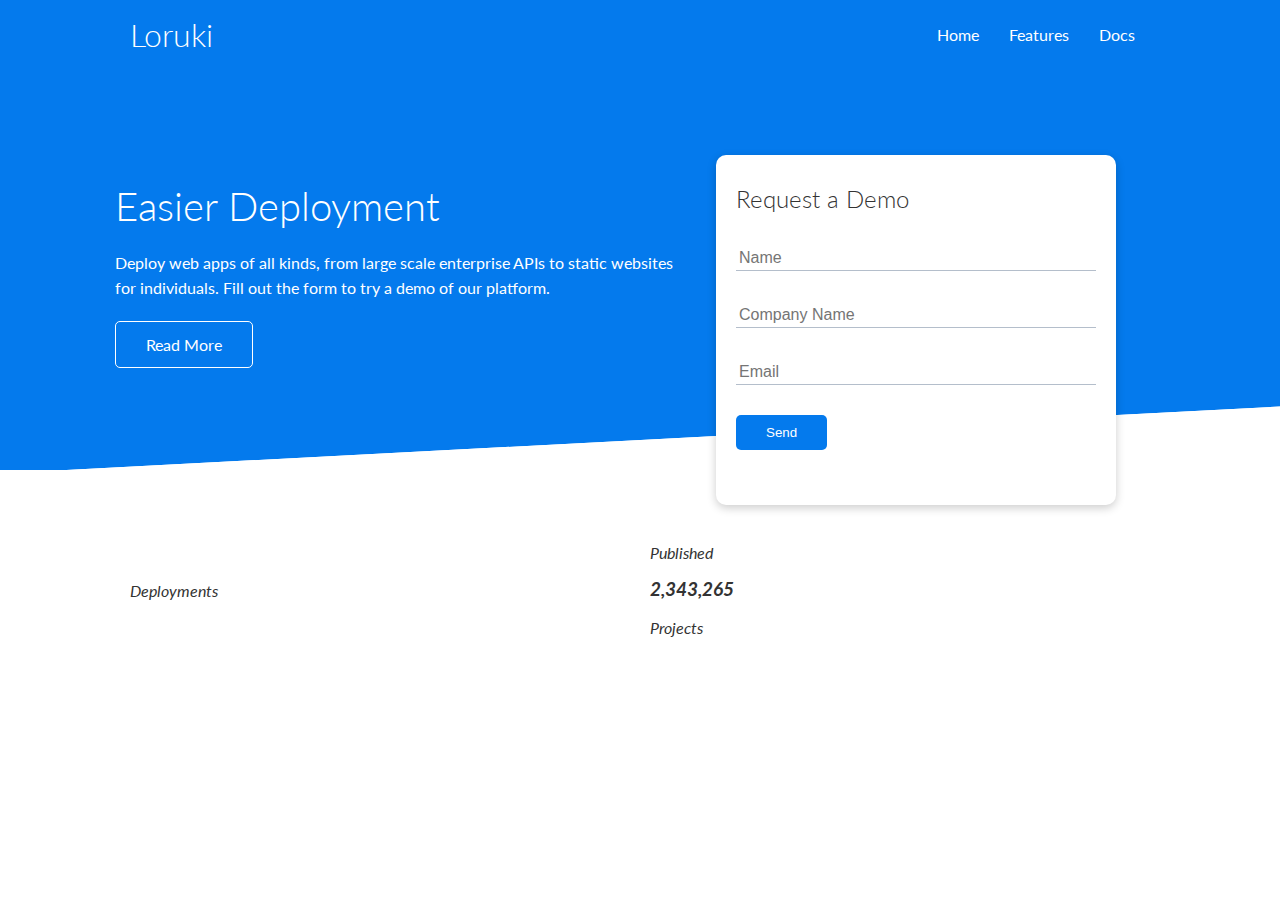
==== index.html @ 5ca05eb2 "Update index.html" ====
<!DOCTYPE html>
<html lang="en">
	<head>
		<meta charset="UTF-8">
		<meta name="viewport" content="width=device-width, initial-scale=1.0">
		<link rel="stylesheet" href="https://cdnjs.cloudflare.com/ajax/libs/font-awesome/5.15.1/css/all.min.css" integrity="sha512-+4zCK9k+qNFUR5X+cKL9EIR+ZOhtIloNl9GIKS57V1MyNsYpYcUrUeQc9vNfzsWfV28IaLL3i96P9sdNyeRssA==" crossorigin="anonymous" />
		<link rel="stylesheet" href="style.css">
		<title>Fake Cloud Hosting</title>
	</head>
	<body>
		<div class="navbar">
			<div class="container flex">
				<h1 class="logo">Loruki</h1>
				<nav>
					<ul>
						<li><a href="index.html">Home</a></li>
						<li><a href="features.html">Features</a></li>
						<li><a href="docs.html">Docs</a></li>
					</ul>
				</nav>
			</div>
		</div>
		<section class="showcase">
			<div class="container grid">
				<div class="showcase-text">
					<h1>Easier Deployment</h1>
					<p>Deploy web apps of all kinds, from large scale enterprise APIs to static websites for individuals. Fill out the form to try a demo of our platform.</p>
					<a href="features.html" class="btn btn-outline">Read More</a>
				</div>
				<div class="showcase-form card">
					<h2>Request a Demo</h2>
					<form>
						<div class="form-control">
							<input type="text" name="name" placeholder="Name" required>
						</div>
						<div class="form-control">
							<input type="text" name="company" placeholder="Company Name" required>
						</div>
						<div class="form-control">
							<input type="email" name="email" placeholder="Email" required>
						</div>
						<input type="submit" value="Send" class="btn btn-primary">
					</form>
				</div>
			</div>
		</section>
		<!-- Stats -->
		<section class="stats">
			<div class="container">
				<h3 class="stats-heading text-center my-1">
					Welcome to the best platform for building applications of all types with modern architecture and scaling
				</h3>
				<div class="grid grid-3 text-center my-4">
					<div>
						<i class="fas fa-server fa-3x"><i>
						<h3>10,349,405</h3>
						<p class="text-secondary">Deployments</p>
					</div>
					<div>
						<i class="fas fa-upload fa-3x"></i>
						<h3>987 TB</h3>
						<p class="text-secondary">Published</p>
					</div>
					<div>
						<i class="fas fa-project-diagram fa-3x">
						<h3>2,343,265</h3>
						<p class="text-secondary">Projects</p>
					</div>
				</div>
			</div>
		</section>
	</body>
</html>
---- style.css ----
@import url('https://fonts.googleapis.com/css2?family=Lato:wght@300&display=swap');

:root {
	--primary-color: #047aed;
}

* {
	box-sizing: border-box;
	margin: 0;
	padding: 0;
}

body {
	font-family: 'Lato', sans-serif;
	color: #333;
	line-height: 1.6;
}

ul {
	list-style-type: none;
}

a {
	text-decoration: none;
	color: #333;
}

h1,
h2 {
	font-weight: 300;
	line-height: 1.2;
	margin: 10px 0;
}

p {
	margin: 10px 0;
}

img {
	width: 100%;
}

.navbar {
	background-color: var(--primary-color);
	color: #fff;
	height: 70px;
}

.navbar ul {
	display: flex;
}

.navbar a {
	color: #fff;
	padding: 10px;
	margin: 0 5px;
}

.navbar a:hover {
	border-bottom: 2px #fff solid;
}

.navbar .flex {
	justify-content: space-between;
}

/* Showcase */
.showcase {
	height: 400px;
	background: var(--primary-color);
	color: #fff;
	position: relative;
}

.showcase h1 {
	font-size: 40px;
}

.showcase p {
	margin: 20px 0;
}

.showcase .grid {
	overflow: visible;
	grid-template-columns: 55% 45%;
	gap: 30px;
}

.showcase-form {
	position: relative;
	top: 60px;
	height: 350px;
	width: 400px;
	padding: 40px;
	z-index: 100;
}

.showcase-form .form-control {
	margin: 30px 0;
}

.showcase-form input[type='text'], 
.showcase-form input[type='email'] {
	border: 0;
	border-bottom: 1px solid #b4becb;
	width: 100%;
	padding: 3px;
	font-size: 16px;
}

.showcase-form input:focus {
	outline: none;
}

.showcase::before,
.showcase::after {
	content: '';
	position: absolute;
	height: 100px;
	bottom: -70px;
	right: 0;
	left: 0;
	background: #fff;
	transform: skewY(-3deg);
}

/* Utilities */

.container {
	max-width: 1100px;
	margin: 0 auto;
	overflow: auto;
	padding: 0 40px;
}

.card {
	background-color: #fff;
	color: #333;
	border-radius: 10px;
	box-shadow: 0 3px 10px rgba(0,0,0, 0.2);
	padding: 20px;
	margin: 10px;
}

.btn {
	display: inline-block;
	padding: 10px 30px;
	cursor: pointer;
	background: var(--primary-color);
	color: #fff;
	border: none;
	border-radius: 5px;
}

.btn-outline {
	background-color: transparent;
	border: 1px #fff solid;
}

.btn:hover {
	transform: scale(0.98);
}

.flex {
	display: flex;
	justify-content: center;
	align-items: center;
	height: 100%;
}

.grid {
	display: grid;
	grid-template-columns: repeat(2, 1fr);
	gap: 20px;
	justify-content: center;
	align-items: center;
	height: 100%;
}
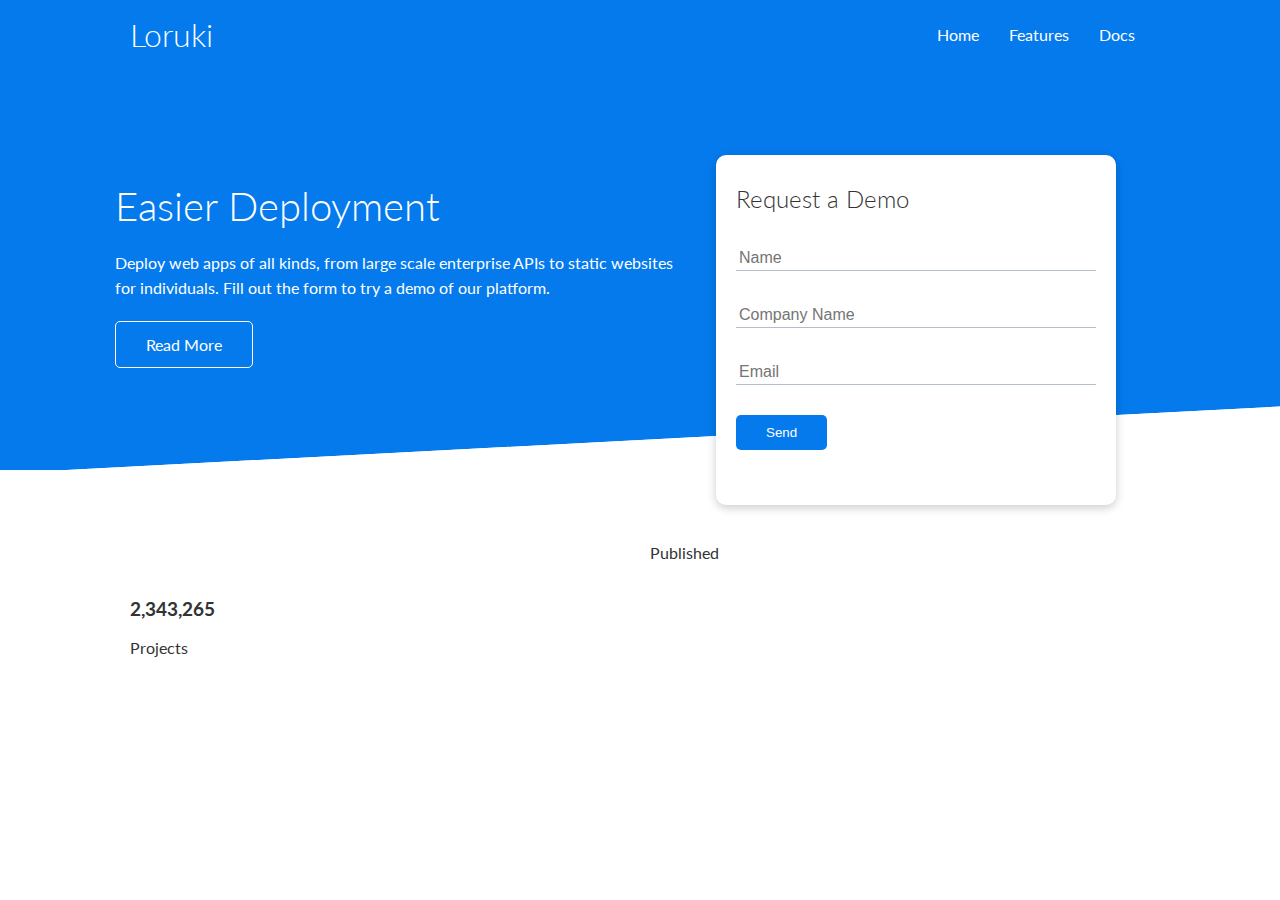
==== commit af2d3d76: "Update index.html" ====
--- a/index.html
+++ b/index.html
@@ -52,7 +52,7 @@
 				</h3>
 				<div class="grid grid-3 text-center my-4">
 					<div>
-						<i class="fas fa-server fa-3x"><i>
+						<i class="fas fa-server fa-3x"></i>
 						<h3>10,349,405</h3>
 						<p class="text-secondary">Deployments</p>
 					</div>
@@ -62,7 +62,7 @@
 						<p class="text-secondary">Published</p>
 					</div>
 					<div>
-						<i class="fas fa-project-diagram fa-3x">
+						<i class="fas fa-project-diagram fa-3x"></i>
 						<h3>2,343,265</h3>
 						<p class="text-secondary">Projects</p>
 					</div>
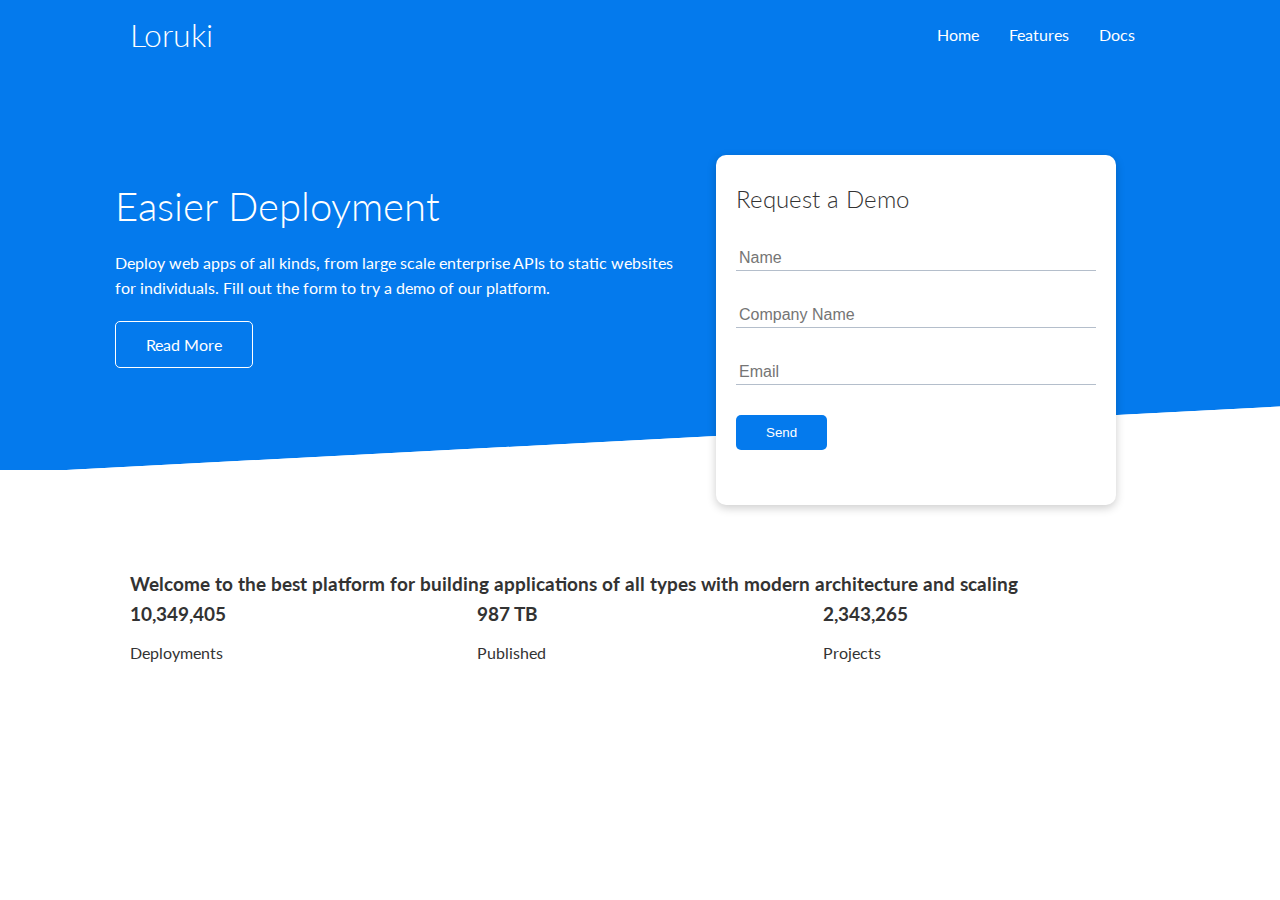
==== commit f1ff3904: "Update index.html" ====
--- a/index.html
+++ b/index.html
@@ -5,6 +5,7 @@
 		<meta name="viewport" content="width=device-width, initial-scale=1.0">
 		<link rel="stylesheet" href="https://cdnjs.cloudflare.com/ajax/libs/font-awesome/5.15.1/css/all.min.css" integrity="sha512-+4zCK9k+qNFUR5X+cKL9EIR+ZOhtIloNl9GIKS57V1MyNsYpYcUrUeQc9vNfzsWfV28IaLL3i96P9sdNyeRssA==" crossorigin="anonymous" />
 		<link rel="stylesheet" href="style.css">
+		<link rel="stylesheet" href="utilities.css">
 		<title>Fake Cloud Hosting</title>
 	</head>
 	<body>
--- a/style.css
+++ b/style.css
@@ -124,55 +124,7 @@
 	transform: skewY(-3deg);
 }
 
-/* Utilities */
-
-.container {
-	max-width: 1100px;
-	margin: 0 auto;
-	overflow: auto;
-	padding: 0 40px;
+/* Stats */
+.stats {
+	padding-top: 100px;
 }
-
-.card {
-	background-color: #fff;
-	color: #333;
-	border-radius: 10px;
-	box-shadow: 0 3px 10px rgba(0,0,0, 0.2);
-	padding: 20px;
-	margin: 10px;
-}
-
-.btn {
-	display: inline-block;
-	padding: 10px 30px;
-	cursor: pointer;
-	background: var(--primary-color);
-	color: #fff;
-	border: none;
-	border-radius: 5px;
-}
-
-.btn-outline {
-	background-color: transparent;
-	border: 1px #fff solid;
-}
-
-.btn:hover {
-	transform: scale(0.98);
-}
-
-.flex {
-	display: flex;
-	justify-content: center;
-	align-items: center;
-	height: 100%;
-}
-
-.grid {
-	display: grid;
-	grid-template-columns: repeat(2, 1fr);
-	gap: 20px;
-	justify-content: center;
-	align-items: center;
-	height: 100%;
-}
--- a/utilities.css
+++ b/utilities.css
@@ -0,0 +1,56 @@
+/* Utilities */
+
+.container {
+	max-width: 1100px;
+	margin: 0 auto;
+	overflow: auto;
+	padding: 0 40px;
+}
+
+.card {
+	background-color: #fff;
+	color: #333;
+	border-radius: 10px;
+	box-shadow: 0 3px 10px rgba(0,0,0, 0.2);
+	padding: 20px;
+	margin: 10px;
+}
+
+.btn {
+	display: inline-block;
+	padding: 10px 30px;
+	cursor: pointer;
+	background: var(--primary-color);
+	color: #fff;
+	border: none;
+	border-radius: 5px;
+}
+
+.btn-outline {
+	background-color: transparent;
+	border: 1px #fff solid;
+}
+
+.btn:hover {
+	transform: scale(0.98);
+}
+
+.flex {
+	display: flex;
+	justify-content: center;
+	align-items: center;
+	height: 100%;
+}
+
+.grid {
+	display: grid;
+	grid-template-columns: repeat(2, 1fr);
+	gap: 20px;
+	justify-content: center;
+	align-items: center;
+	height: 100%;
+}
+
+.grid-3 {
+	grid-template-columns: repeat(3, 1fr);
+}
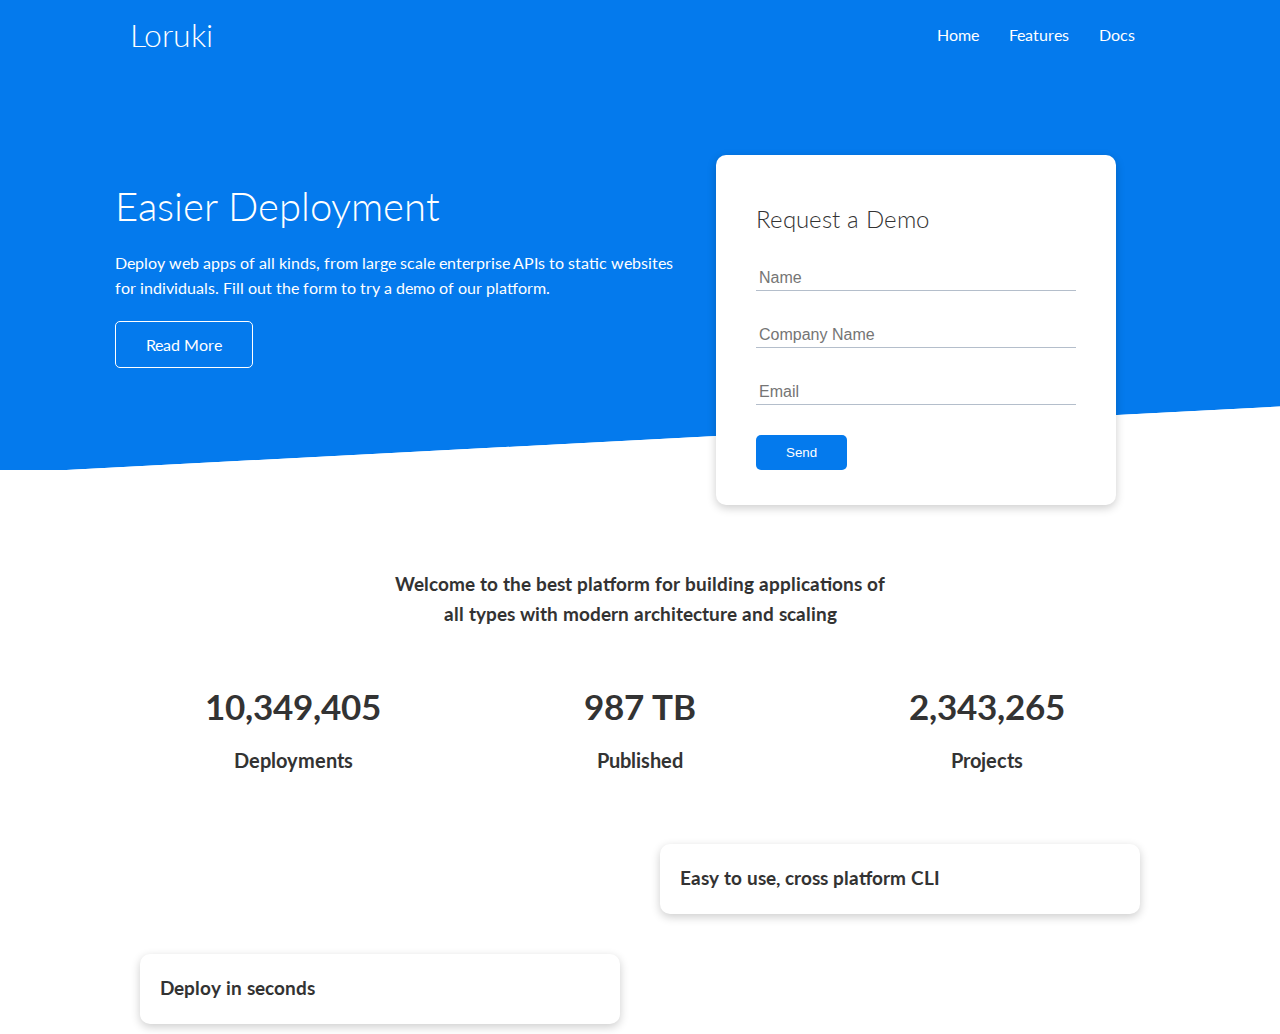
==== commit a703d262: "Update index.html" ====
--- a/index.html
+++ b/index.html
@@ -4,8 +4,8 @@
 		<meta charset="UTF-8">
 		<meta name="viewport" content="width=device-width, initial-scale=1.0">
 		<link rel="stylesheet" href="https://cdnjs.cloudflare.com/ajax/libs/font-awesome/5.15.1/css/all.min.css" integrity="sha512-+4zCK9k+qNFUR5X+cKL9EIR+ZOhtIloNl9GIKS57V1MyNsYpYcUrUeQc9vNfzsWfV28IaLL3i96P9sdNyeRssA==" crossorigin="anonymous" />
+		<link rel="stylesheet" href="utilities.css">
 		<link rel="stylesheet" href="style.css">
-		<link rel="stylesheet" href="utilities.css">
 		<title>Fake Cloud Hosting</title>
 	</head>
 	<body>
@@ -70,5 +70,17 @@
 				</div>
 			</div>
 		</section>
+		<!-- Cli -->
+		<section class="cli">
+			<div class="container grid">
+				<img src="img/cli.png" alt="">
+				<div class="card">
+					<h3>Easy to use, cross platform CLI</h3>
+				</div>
+				<div class="card">
+					<h3>Deploy in seconds</h3>
+				</div>
+			</div>
+		</section>
 	</body>
 </html>
--- a/utilities.css
+++ b/utilities.css
@@ -1,5 +1,3 @@
-/* Utilities */
-
 .container {
 	max-width: 1100px;
 	margin: 0 auto;
@@ -35,6 +33,10 @@
 	transform: scale(0.98);
 }
 
+.text-center {
+	text-align: center;
+}
+
 .flex {
 	display: flex;
 	justify-content: center;
@@ -54,3 +56,87 @@
 .grid-3 {
 	grid-template-columns: repeat(3, 1fr);
 }
+
+/* Spacing */
+/* Margin */
+.m-1 {
+	margin: 1rem;
+}
+
+.m-2 {
+	margin: 1.5rem;
+}
+
+.m-3 {
+	margin: 2rem;
+}
+
+.m-4 {
+	margin: 3rem;
+}
+
+.m-5 {
+	margin: 4rem;
+}
+
+.my-1 {
+	margin: 1rem 0;
+}
+
+.my-2 {
+	margin: 1.5rem 0;
+}
+
+.my-3 {
+	margin: 2rem 0;
+}
+
+.my-4 {
+	margin: 3rem 0;
+}
+
+.my-5 {
+	margin: 4rem 0;
+}
+
+/* Padding */
+
+.p-1 {
+	padding: 1rem;
+}
+
+.p-2 {
+	padding: 1.5rem;
+}
+
+.p-3 {
+	padding: 2rem;
+}
+
+.p-4 {
+	padding: 3rem;
+}
+
+.p-5 {
+	padding: 4rem;
+}
+
+.py-1 {
+	padding: 1rem 0;
+}
+
+.py-2 {
+	padding: 1.5rem 0;
+}
+
+.py-3 {
+	padding: 2rem 0;
+}
+
+.py-4 {
+	padding: 3rem 0;
+}
+
+.py-5 {
+	padding: 4rem 0;
+}
--- a/style.css
+++ b/style.css
@@ -122,9 +122,27 @@
 	left: 0;
 	background: #fff;
 	transform: skewY(-3deg);
+	-webkit-transform: skewY(-3deg);
+	-moz-transform: skewY(-3deg);
+	-ms-transform: skewY(-3deg);
 }
 
 /* Stats */
 .stats {
 	padding-top: 100px;
 }
+
+.stats-heading {
+	max-width: 500px;
+	margin: auto;
+}
+
+.stats .grid h3 {
+	font-size: 35px;
+}
+
+.stats .grid p {
+	font-size: 20px;
+	font-weight: bold;
+}
+
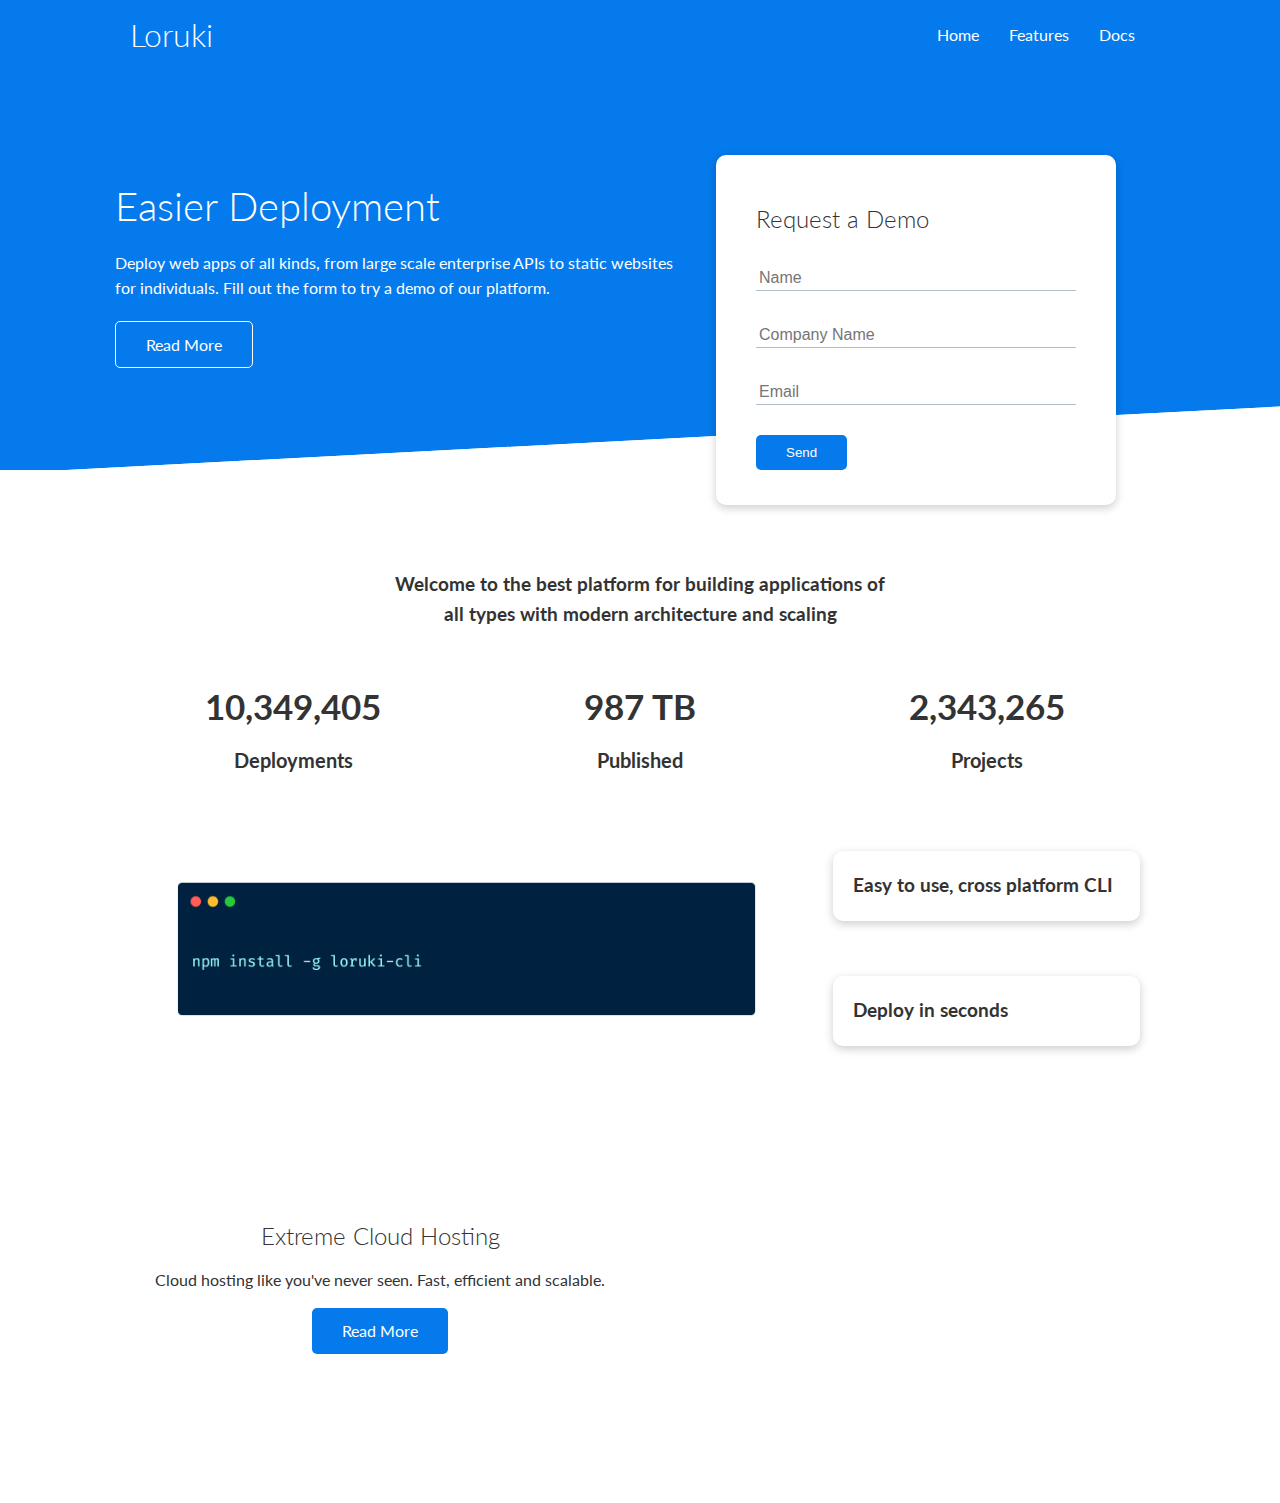
==== commit fb89ed19: "Update index.html" ====
--- a/index.html
+++ b/index.html
@@ -82,5 +82,17 @@
 				</div>
 			</div>
 		</section>
+		
+		<!-- cloud -->
+		<section class="cloud bg-primary my-2 py-2">
+			<div class="container grid">
+				<div class="text-center">
+					<h2 class="lg">Extreme Cloud Hosting</h2>
+					<p class="lead my-1">Cloud hosting like you've never seen. Fast, efficient and scalable.</p>
+					<a href="features.html" class="btn btn-dark">Read More</a>
+				</div>
+				<img src="img/cloud.png" alt="">
+			</div>
+		</section>
 	</body>
 </html>
--- a/style.css
+++ b/style.css
@@ -146,3 +146,13 @@
 	font-weight: bold;
 }
 
+/* cli */
+.cli .grid {
+	grid-template-columns: repeat(3, 1fr);
+	grid-template-rows: repeat(2, 1fr);
+}
+
+.cli .grid > *:first-child {
+	grid-column: 1 / span 2;
+	grid-row: 1 / span 2;
+}
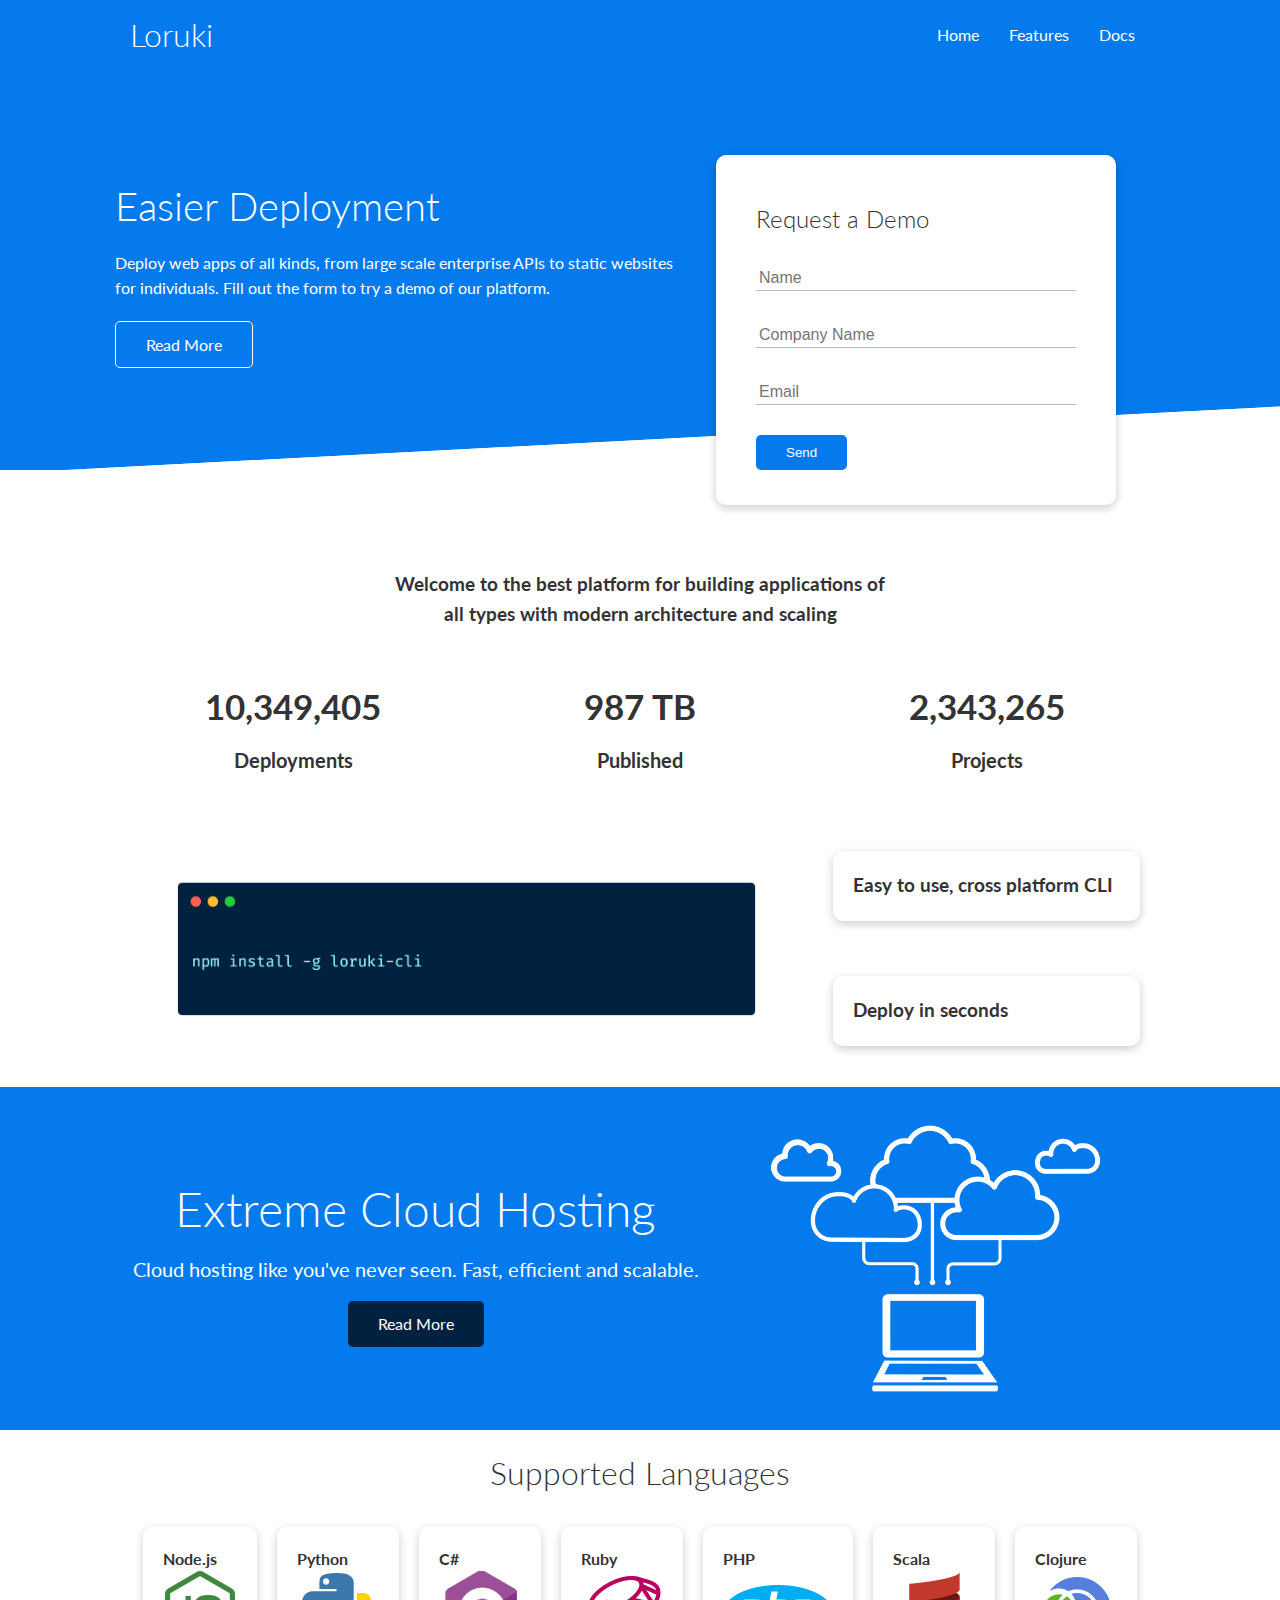
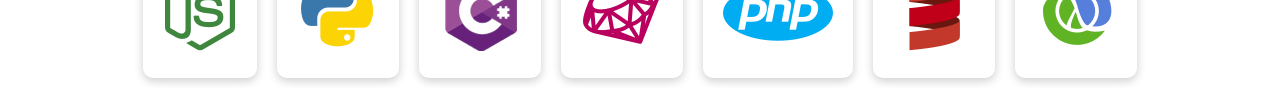
==== commit c68b9e25: "Update index.html" ====
--- a/index.html
+++ b/index.html
@@ -94,5 +94,42 @@
 				<img src="img/cloud.png" alt="">
 			</div>
 		</section>
+		
+		<!-- languages -->
+		<section class="languages">
+			<h2 class="md text-center my-2">
+				Supported Languages
+			</h2>
+			<div class="container flex">
+				<div class="card">
+					<h4>Node.js</h4>
+					<img src="img/logos/node.png" alt="">
+				</div>
+				<div class="card">
+					<h4>Python</h4>
+					<img src="img/logos/python.png" alt="">
+				</div>
+				<div class="card">
+					<h4>C#</h4>
+					<img src="img/logos/csharp.png" alt="">
+				</div>
+				<div class="card">
+					<h4>Ruby</h4>
+					<img src="img/logos/ruby.png" alt="">
+				</div>
+				<div class="card">
+					<h4>PHP</h4>
+					<img src="img/logos/php.png" alt="">
+				</div>
+				<div class="card">
+					<h4>Scala</h4>
+					<img src="img/logos/scala.png" alt="">
+				</div>
+				<div class="card">
+					<h4>Clojure</h4>
+					<img src="img/logos/clojure.png" alt="">
+				</div>
+			</div>
+		</section>
 	</body>
 </html>
--- a/utilities.css
+++ b/utilities.css
@@ -31,6 +31,51 @@
 
 .btn:hover {
 	transform: scale(0.98);
+}
+
+/* backgrounds */
+.bg-primary,
+.btn-primary {
+	background-color: var(--primary-color);
+	color: #fff;
+}
+
+.bg-secondary,
+.btn-secondary {
+	background-color: var(--secondary-color):
+	color: #fff;
+}
+
+.bg-dark,
+.btn-dark {
+	background-color: var(--dark-color);
+	color: #fff;
+}
+
+.bg-light,
+.btn-light {
+	background-color: var(--light-color);
+}
+
+/* text sizes */
+.lead {
+	font-size: 20px;
+}
+
+.sm {
+	font-size: 1rem;
+}
+
+.md {
+	font-size: 2rem;
+}
+
+.lg {
+	font-size: 3rem;
+}
+
+.xl {
+	font-size: 4rem;
 }
 
 .text-center {
--- a/style.css
+++ b/style.css
@@ -2,6 +2,9 @@
 
 :root {
 	--primary-color: #047aed;
+	--secondary-color: #1c3fa8;
+	--dark-color: #002240;
+	--light-color: #f4f4f4;
 }
 
 * {
@@ -156,3 +159,8 @@
 	grid-column: 1 / span 2;
 	grid-row: 1 / span 2;
 }
+
+/* cloud */
+.cloud .grid {
+	grid-template-columns: 4fr 3fr;
+}
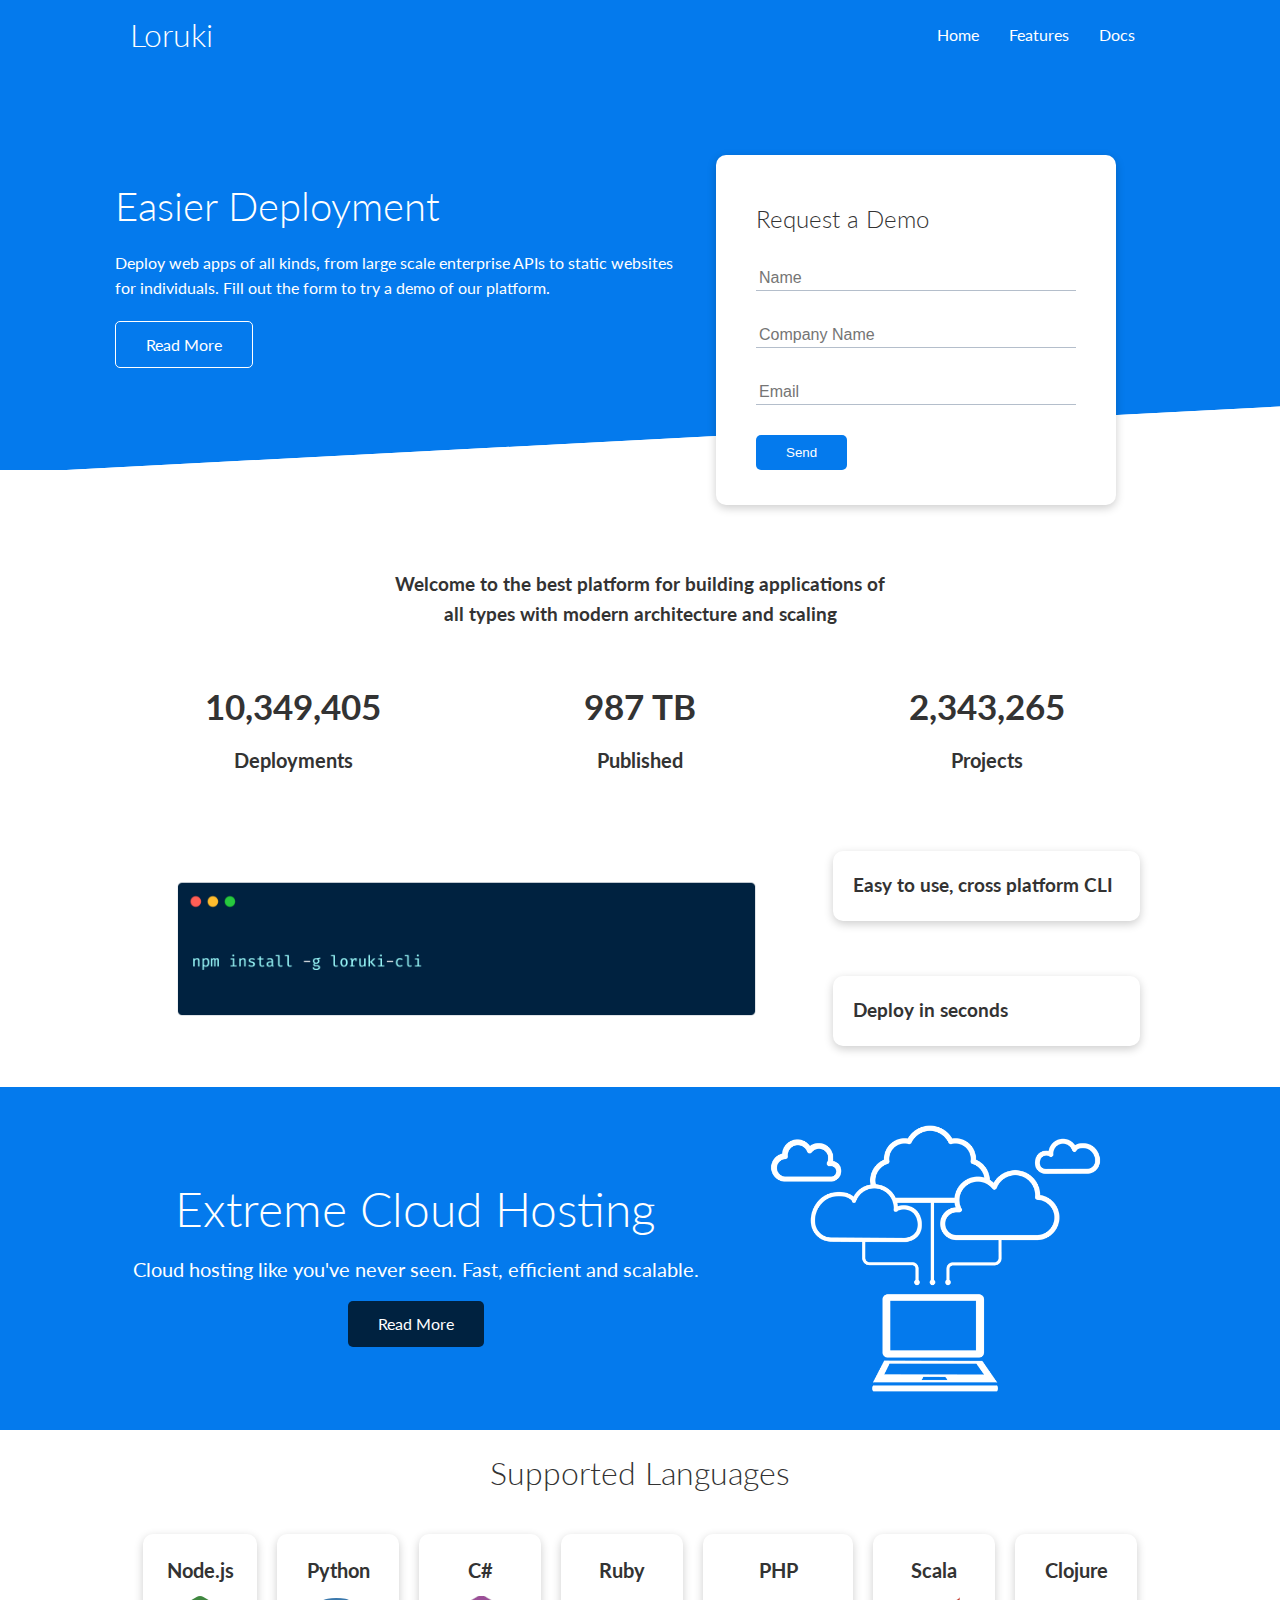
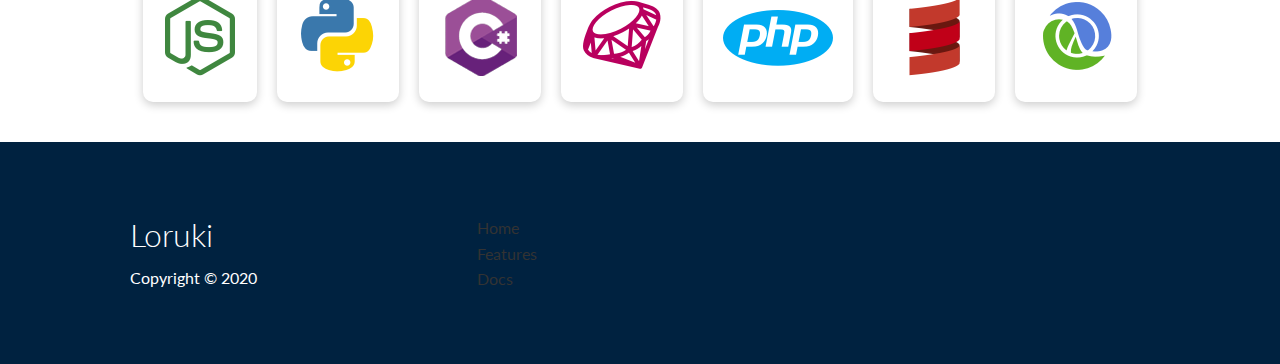
==== commit 8f56f617: "Update index.html" ====
--- a/index.html
+++ b/index.html
@@ -131,5 +131,27 @@
 				</div>
 			</div>
 		</section>
+		<!-- footer -->
+		<footer class="footer bg-dark py-5">
+			<div class="container grid grid-3">
+				<div>
+					<h1>Loruki</h1>
+					<p>Copyright &copy; 2020</p>
+				</div>
+				<nav>
+					<ul>
+						<li><a href="index.html">Home</a></li>
+						<li><a href="features.html">Features</a></li>
+						<li><a href="docs.html">Docs</a></li>
+					</ul>
+				</nav>
+				<div class="social">
+					<a href="#"><i class="fab fa-github fa-2x"></i></a>
+					<a href="#"><i class="fab fa-facebook fa-2x"></i></a>
+					<a href="#"><i class="fab fa-instagram fa-2x"></i></a>
+					<a href="#"><i class="fab fa-twitter fa-2x"></i></a>
+				</div>
+			</div>
+		</footer>
 	</body>
 </html>
--- a/style.css
+++ b/style.css
@@ -164,3 +164,23 @@
 .cloud .grid {
 	grid-template-columns: 4fr 3fr;
 }
+
+/* languages */
+.languages .flex {
+	flex-wrap: wrap;
+}
+
+.languages .card {
+	text-align: center;
+	margin: 18px 10px 40px;
+	transition: transform 0.2s ease-in;
+}
+
+.languages .card h4 {
+	font-size: 20px;
+	margin-bottom: 10px;
+}
+
+.languages .card:hover {
+	transform: translateY(-15px);
+}
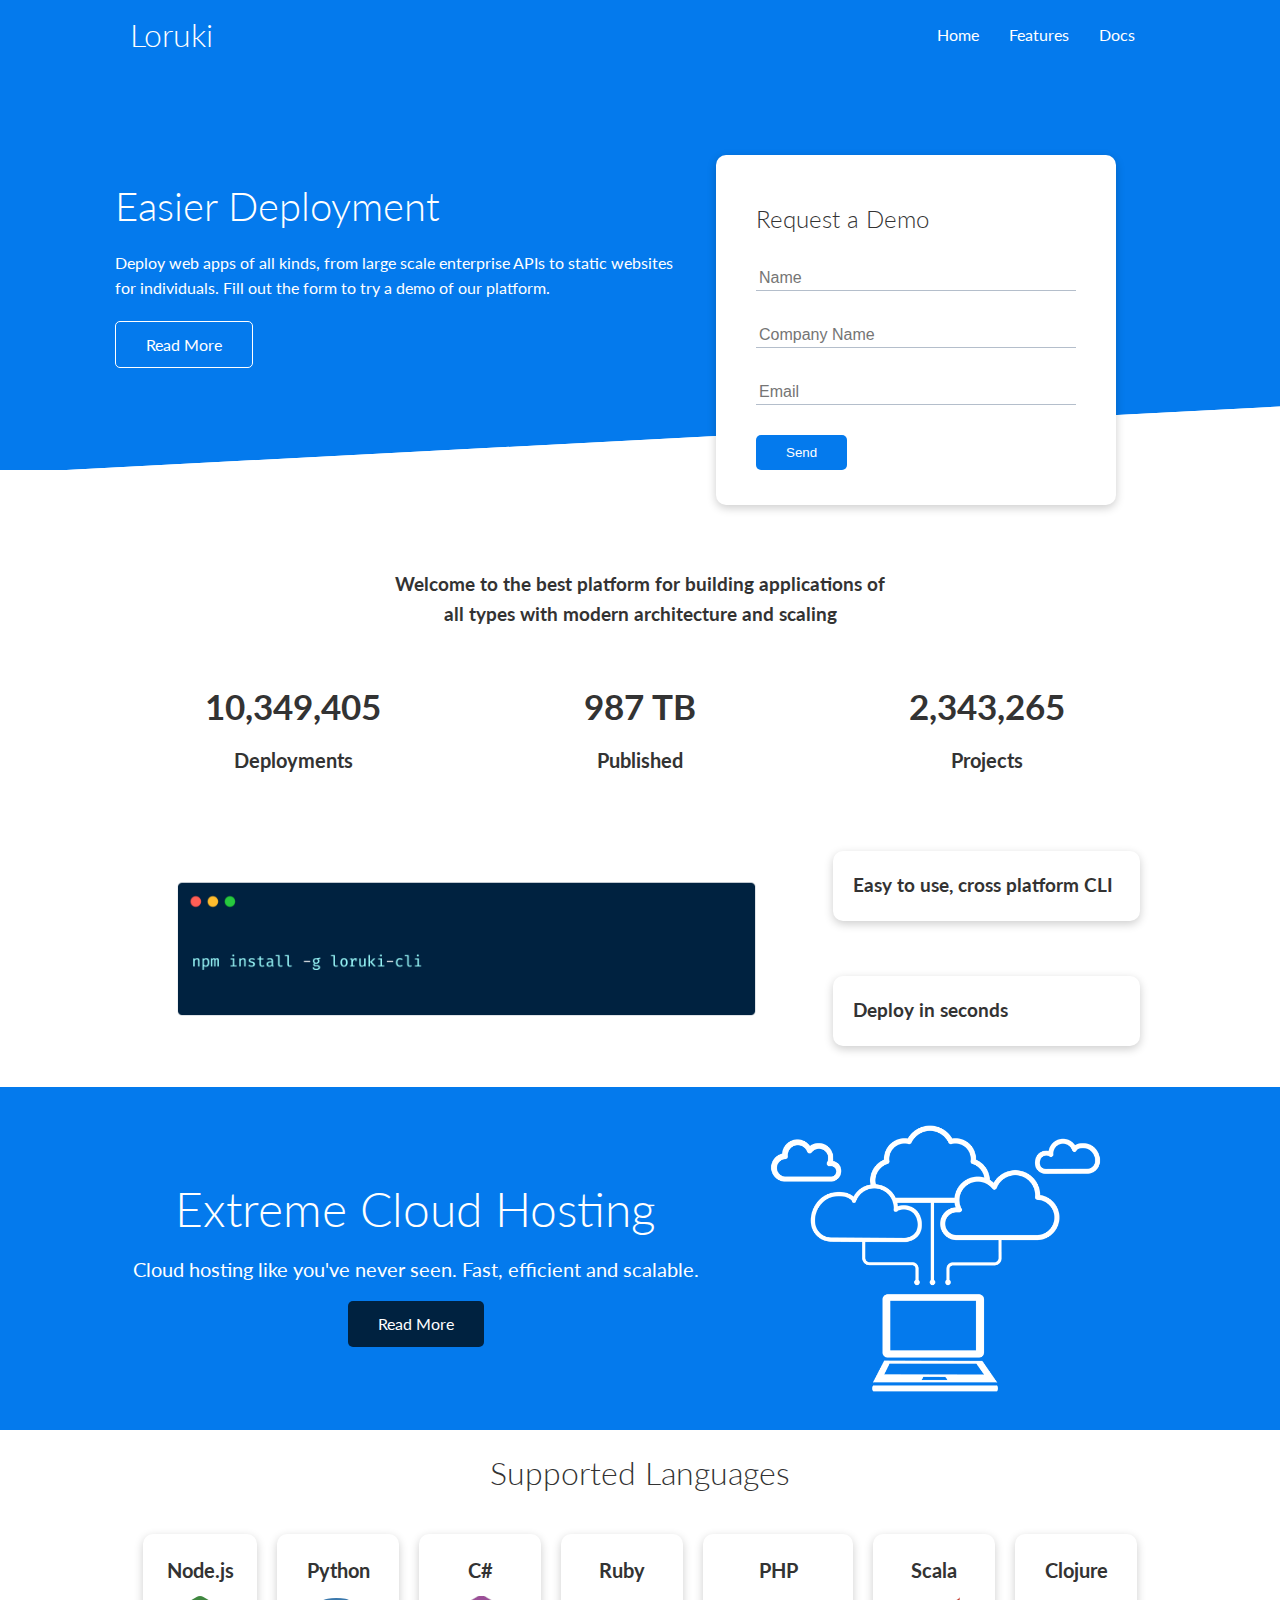
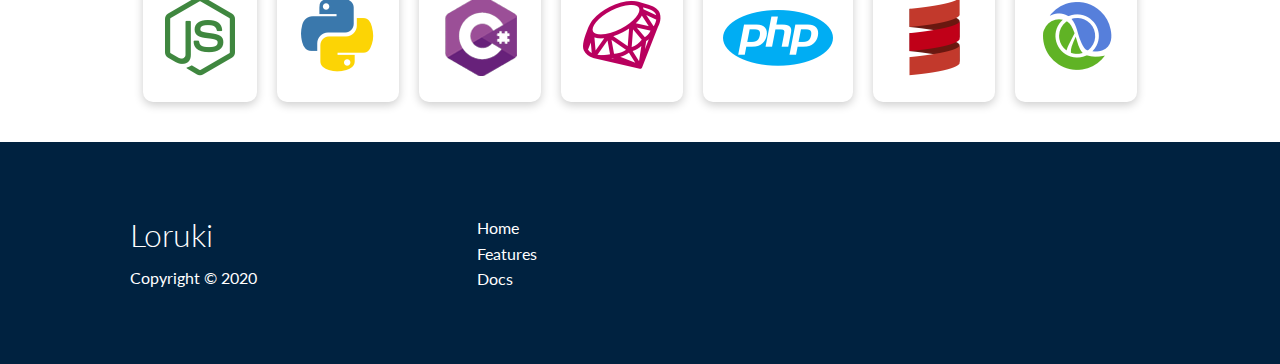
==== commit 15899593: "Update index.html" ====
--- a/index.html
+++ b/index.html
@@ -6,7 +6,7 @@
 		<link rel="stylesheet" href="https://cdnjs.cloudflare.com/ajax/libs/font-awesome/5.15.1/css/all.min.css" integrity="sha512-+4zCK9k+qNFUR5X+cKL9EIR+ZOhtIloNl9GIKS57V1MyNsYpYcUrUeQc9vNfzsWfV28IaLL3i96P9sdNyeRssA==" crossorigin="anonymous" />
 		<link rel="stylesheet" href="utilities.css">
 		<link rel="stylesheet" href="style.css">
-		<title>Fake Cloud Hosting</title>
+		<title>Cloud Hosting</title>
 	</head>
 	<body>
 		<div class="navbar">
--- a/utilities.css
+++ b/utilities.css
@@ -55,6 +55,15 @@
 .bg-light,
 .btn-light {
 	background-color: var(--light-color);
+}
+
+.bg-primary a,
+.btn-primary a,
+.bg-secondary a,
+.btn-secondary a,
+.bg-dark a,
+.btn-dark a{
+	color: #fff;
 }
 
 /* text sizes */
--- a/style.css
+++ b/style.css
@@ -183,4 +183,85 @@
 
 .languages .card:hover {
 	transform: translateY(-15px);
-}
+	
+}
+
+/* features */
+.features-head img {
+	width: 200px;
+	justify-self: flex-end;
+}
+
+.features-sub-head img {
+	width: 300px;
+	justify-self: flex-end;
+}
+ 
+.features-main .card > i {
+	margin-right: 20px;
+}
+
+.features-main .grid {
+	padding: 30px;
+}
+
+.features-main .grid > *:first-child {
+	grid-column: 1 / span 3;
+}
+
+.features-main .grid > *:nth-child(2) {
+	grid-column: 1 / span 2;
+}
+ 
+/* footer */
+.footer .social a {
+	margin: 0 10px;
+}
+
+/* tablets and under */
+@media (max-width: 768px) {
+	.grid,
+	.showcase .grid,
+	.stats .grid,
+	.cli .grid,
+	.cloud .grid {
+		grid-template-columns: 1fr;
+		grid-template-rows: 1fr;
+	}
+	
+	.showcase {
+		height: auto;
+	}
+	
+	.showcase-text {
+		text-align: center;
+		margin-top: 40px;
+	}
+	
+	.showcase-form {
+		justify-self: center;
+		margin: auto;
+	}
+	
+	.cli .grid > *:first-child {
+		grid-column: 1;
+		grid-row: 1;
+	}
+}
+
+
+/* mobile */
+@media (max-width: 500px) {
+	.navbar {
+		height: 110px;
+	}
+	
+	.navbar .flex {
+		flex-direction: column;
+	}
+	
+	.navbar ul {
+		padding: 10px;
+		background-color: rgba(0, 0, 0, 0.1);
+	}
+}
